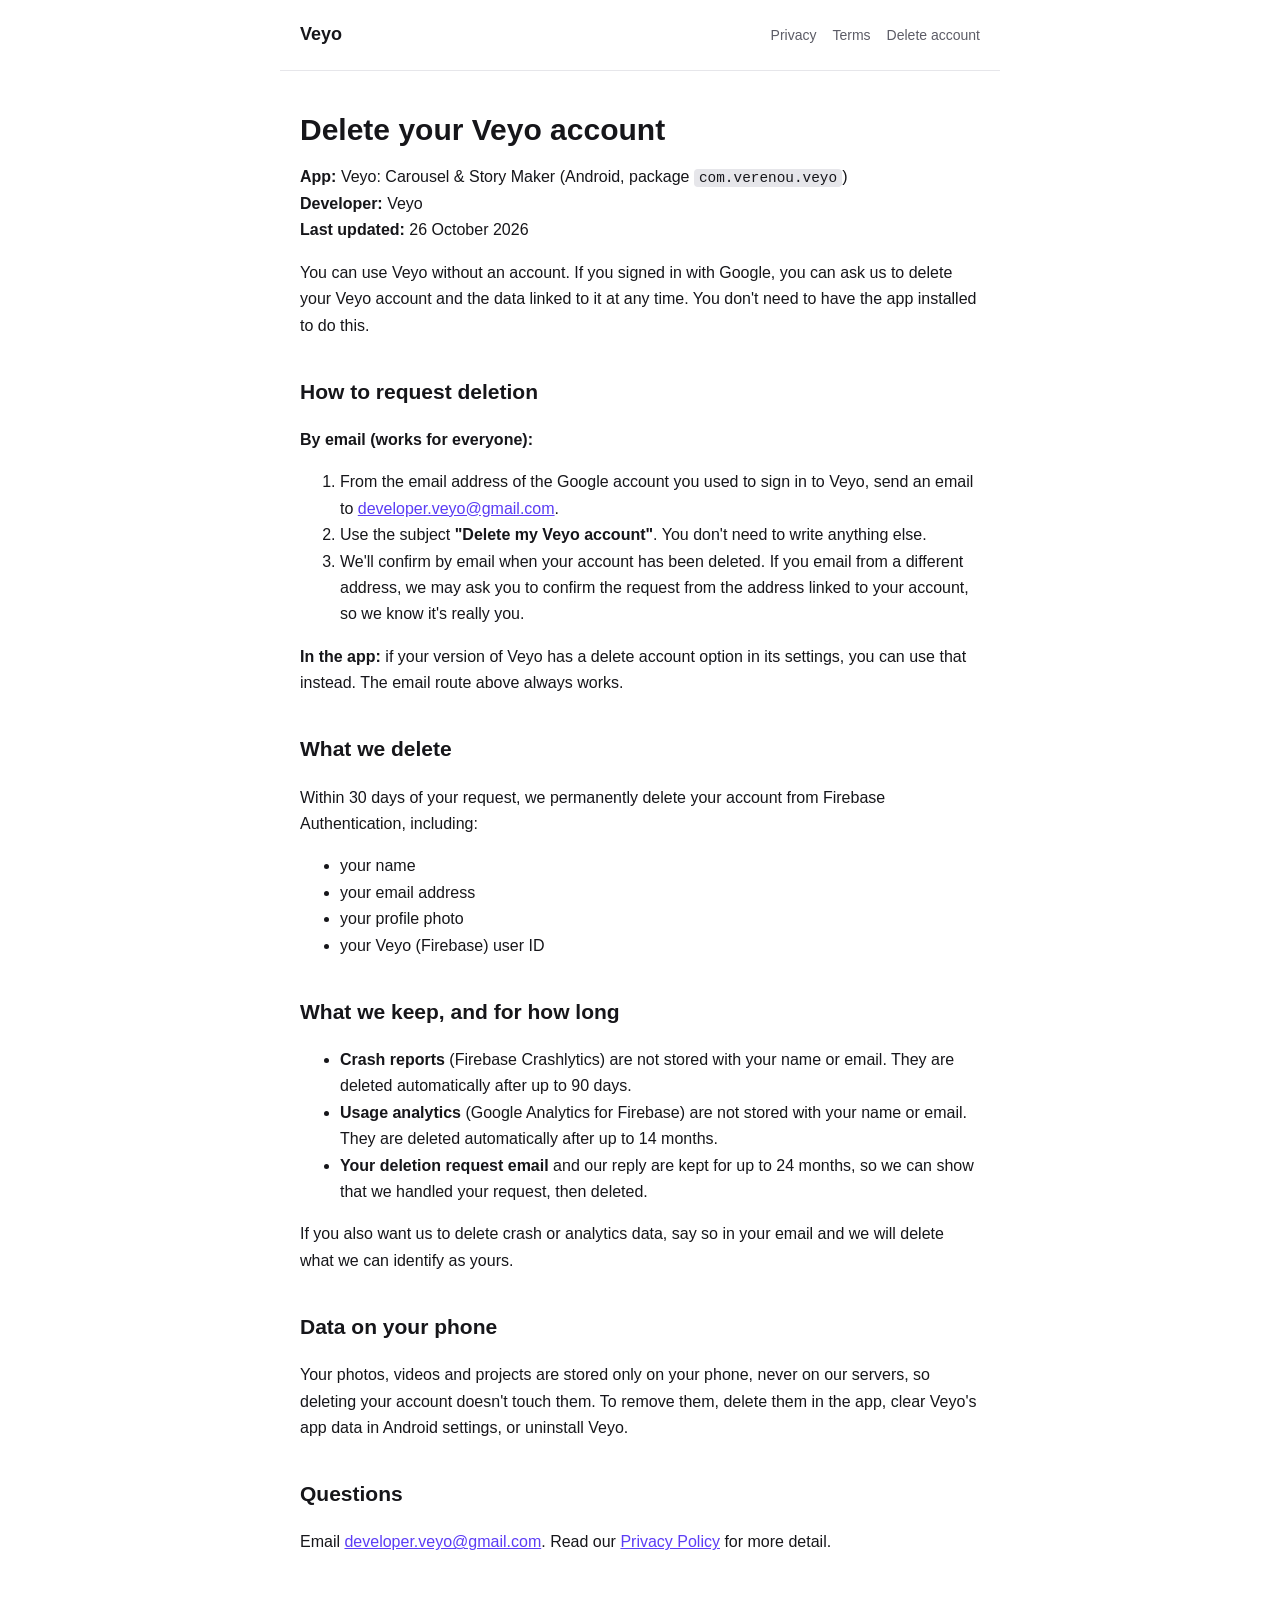
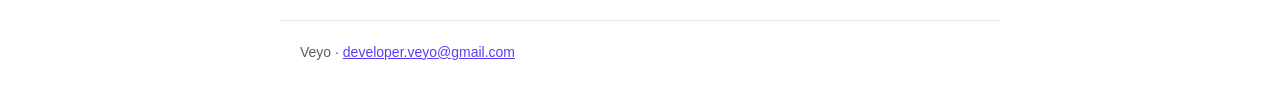
==== delete-account/index.html @ c4df5ea6 "Add Veyo site: privacy policy, terms, account deletion Publish the static GitHub Pages site at the r" ====
<!doctype html>
<html lang="en">
<head>
<meta charset="utf-8">
<meta name="viewport" content="width=device-width, initial-scale=1">
<title>Delete your account – Veyo</title>
<meta name="description" content="How to delete your Veyo account and data.">
<link rel="stylesheet" href="../style.css">
</head>
<body>
<header><a class="brand" href="../">Veyo</a>
<nav><a href="../privacy/">Privacy</a><a href="../terms/">Terms</a><a href="../delete-account/">Delete account</a></nav></header>
<main>
<h1>Delete your Veyo account</h1>
<p><strong>App:</strong> Veyo: Carousel &amp; Story Maker (Android, package <code>com.verenou.veyo</code>)<br />
<strong>Developer:</strong> Veyo<br />
<strong>Last updated:</strong> 26 October 2026</p>
<p>You can use Veyo without an account. If you signed in with Google, you can ask us to delete your Veyo account and the data linked to it at any time. You don't need to have the app installed to do this.</p>
<h2>How to request deletion</h2>
<p><strong>By email (works for everyone):</strong></p>
<ol>
<li>From the email address of the Google account you used to sign in to Veyo, send an email to <a href="mailto:developer.veyo@gmail.com?subject=Delete%20my%20Veyo%20account">developer.veyo@gmail.com</a>.</li>
<li>Use the subject <strong>"Delete my Veyo account"</strong>. You don't need to write anything else.</li>
<li>We'll confirm by email when your account has been deleted. If you email from a different address, we may ask you to confirm the request from the address linked to your account, so we know it's really you.</li>
</ol>
<p><strong>In the app:</strong> if your version of Veyo has a delete account option in its settings, you can use that instead. The email route above always works.</p>
<h2>What we delete</h2>
<p>Within 30 days of your request, we permanently delete your account from Firebase Authentication, including:</p>
<ul>
<li>your name</li>
<li>your email address</li>
<li>your profile photo</li>
<li>your Veyo (Firebase) user ID</li>
</ul>
<h2>What we keep, and for how long</h2>
<ul>
<li><strong>Crash reports</strong> (Firebase Crashlytics) are not stored with your name or email. They are deleted automatically after up to 90 days.</li>
<li><strong>Usage analytics</strong> (Google Analytics for Firebase) are not stored with your name or email. They are deleted automatically after up to 14 months.</li>
<li><strong>Your deletion request email</strong> and our reply are kept for up to 24 months, so we can show that we handled your request, then deleted.</li>
</ul>
<p>If you also want us to delete crash or analytics data, say so in your email and we will delete what we can identify as yours.</p>
<h2>Data on your phone</h2>
<p>Your photos, videos and projects are stored only on your phone, never on our servers, so deleting your account doesn't touch them. To remove them, delete them in the app, clear Veyo's app data in Android settings, or uninstall Veyo.</p>
<h2>Questions</h2>
<p>Email <a href="mailto:developer.veyo@gmail.com">developer.veyo@gmail.com</a>. Read our <a href="https://veyo-app.github.io/privacy/">Privacy Policy</a> for more detail.</p>
</main>
<footer>Veyo &middot; <a href="mailto:developer.veyo@gmail.com">developer.veyo@gmail.com</a></footer>
</body>
</html>
---- style.css ----
:root{--fg:#16161a;--muted:#5c5c66;--bg:#fff;--line:#e6e6ea;--accent:#5b3df5}
@media (prefers-color-scheme:dark){:root{--fg:#ececf1;--muted:#a0a0ab;--bg:#111114;--line:#2a2a31;--accent:#9d8bff}}
*{box-sizing:border-box}html{-webkit-text-size-adjust:100%}
body{margin:0;background:var(--bg);color:var(--fg);font:16px/1.65 -apple-system,BlinkMacSystemFont,"Segoe UI",Roboto,Helvetica,Arial,sans-serif}
header,main,footer{max-width:720px;margin:0 auto;padding:0 20px}
header{display:flex;justify-content:space-between;align-items:center;padding-top:20px;padding-bottom:20px;border-bottom:1px solid var(--line);flex-wrap:wrap;gap:8px}
header a.brand{font-weight:700;font-size:18px;color:var(--fg);text-decoration:none}
nav a{color:var(--muted);text-decoration:none;margin-left:16px;font-size:14px}nav a:hover{color:var(--fg)}
main{padding-top:24px;padding-bottom:48px}
h1{font-size:30px;line-height:1.25;margin:16px 0}h2{font-size:21px;margin-top:36px}h3{font-size:17px;margin-top:24px}
a{color:var(--accent)}code{font-size:.9em;background:var(--line);padding:1px 5px;border-radius:4px}
table{border-collapse:collapse;width:100%;font-size:14px;margin:16px 0;display:block;overflow-x:auto}
th,td{border:1px solid var(--line);padding:8px 10px;text-align:left;vertical-align:top}th{background:var(--line)}
footer{border-top:1px solid var(--line);padding-top:20px;padding-bottom:32px;color:var(--muted);font-size:14px}
.hero p.lede{font-size:18px;color:var(--muted)}.links{list-style:none;padding:0}.links li{margin:10px 0}
.links a{display:block;padding:14px 16px;border:1px solid var(--line);border-radius:12px;text-decoration:none;color:var(--fg);font-weight:600}
.links a span{display:block;font-weight:400;color:var(--muted);font-size:14px}.links a:hover{border-color:var(--accent)}
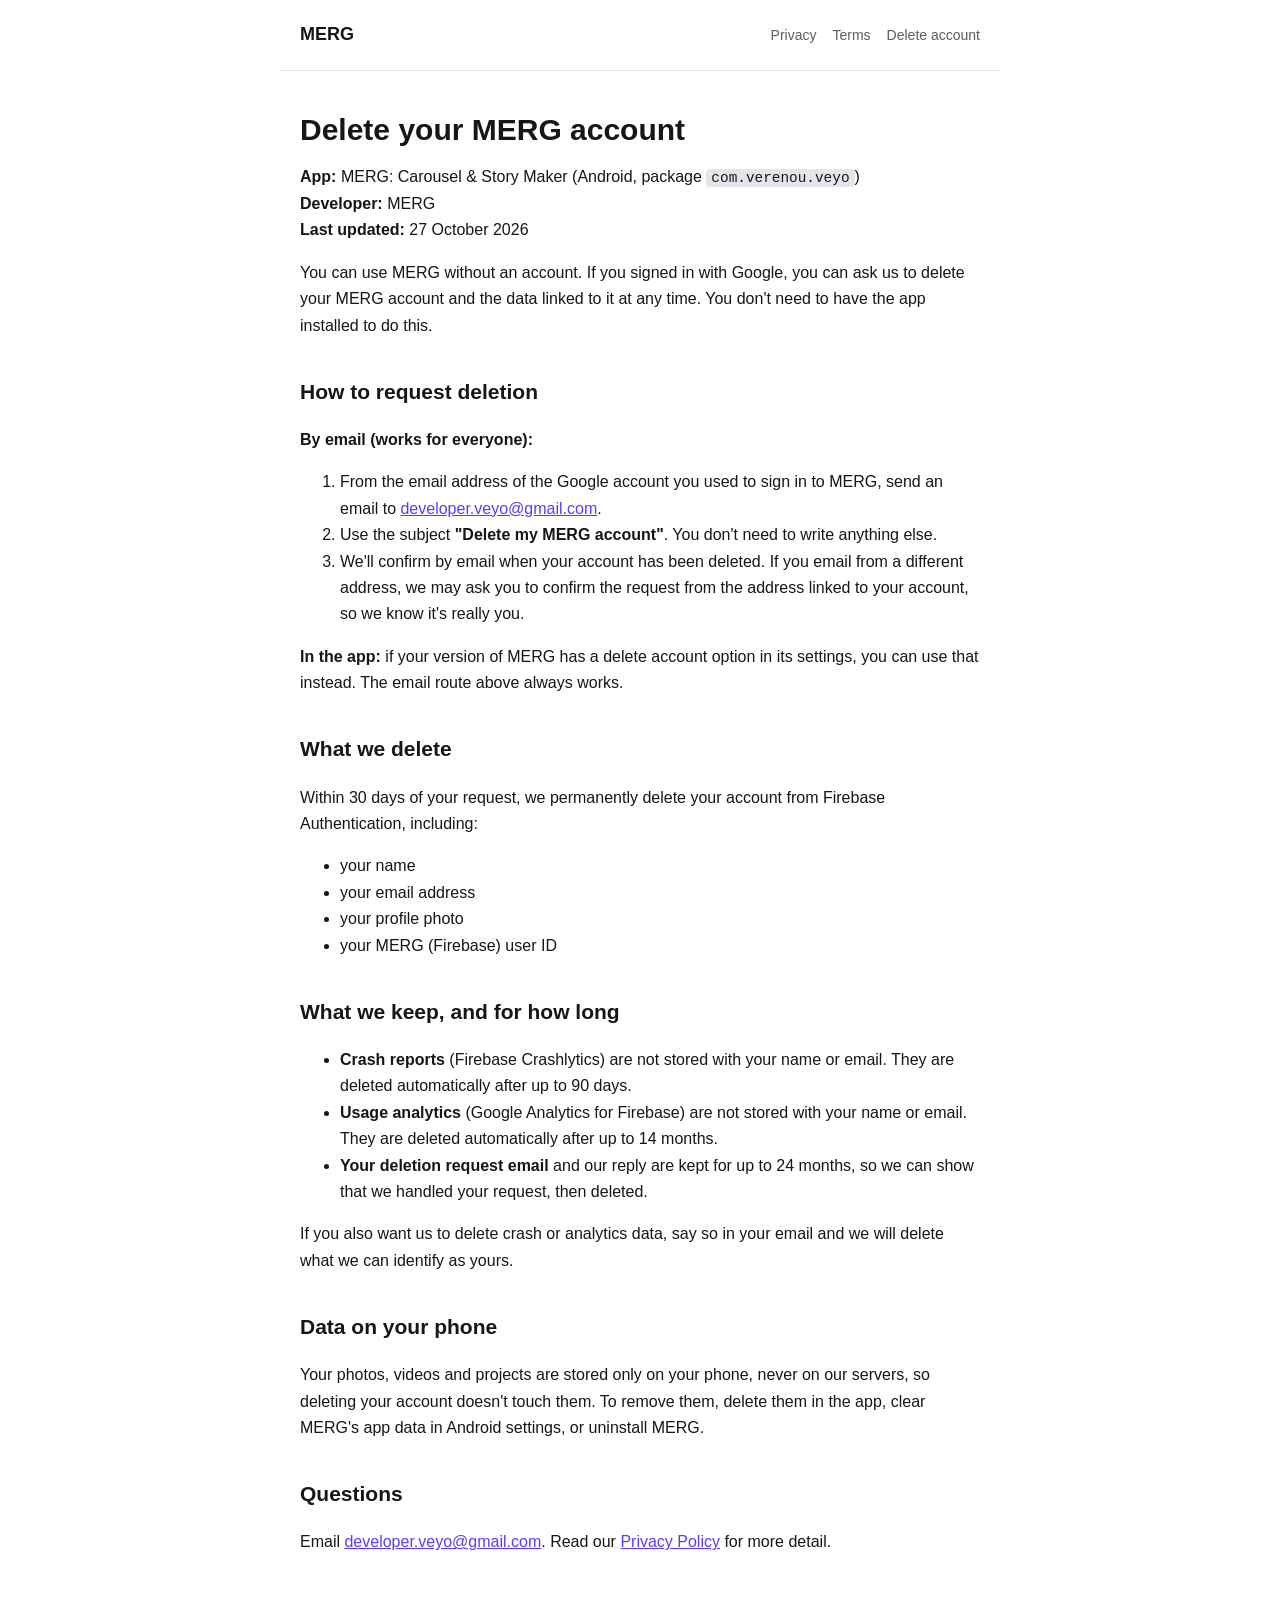
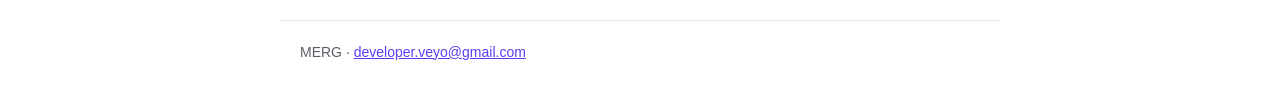
==== commit efe3e5af: "Rename Veyo to MERG on legal pages Use MERG as the brand, app name, and operator, point the app webs" ====
--- a/delete-account/index.html
+++ b/delete-account/index.html
@@ -3,34 +3,34 @@
 <head>
 <meta charset="utf-8">
 <meta name="viewport" content="width=device-width, initial-scale=1">
-<title>Delete your account – Veyo</title>
-<meta name="description" content="How to delete your Veyo account and data.">
+<title>Delete your account – MERG</title>
+<meta name="description" content="How to delete your MERG account and data.">
 <link rel="stylesheet" href="../style.css">
 </head>
 <body>
-<header><a class="brand" href="../">Veyo</a>
+<header><a class="brand" href="../">MERG</a>
 <nav><a href="../privacy/">Privacy</a><a href="../terms/">Terms</a><a href="../delete-account/">Delete account</a></nav></header>
 <main>
-<h1>Delete your Veyo account</h1>
-<p><strong>App:</strong> Veyo: Carousel &amp; Story Maker (Android, package <code>com.verenou.veyo</code>)<br />
-<strong>Developer:</strong> Veyo<br />
-<strong>Last updated:</strong> 26 October 2026</p>
-<p>You can use Veyo without an account. If you signed in with Google, you can ask us to delete your Veyo account and the data linked to it at any time. You don't need to have the app installed to do this.</p>
+<h1>Delete your MERG account</h1>
+<p><strong>App:</strong> MERG: Carousel &amp; Story Maker (Android, package <code>com.verenou.veyo</code>)<br />
+<strong>Developer:</strong> MERG<br />
+<strong>Last updated:</strong> 27 October 2026</p>
+<p>You can use MERG without an account. If you signed in with Google, you can ask us to delete your MERG account and the data linked to it at any time. You don't need to have the app installed to do this.</p>
 <h2>How to request deletion</h2>
 <p><strong>By email (works for everyone):</strong></p>
 <ol>
-<li>From the email address of the Google account you used to sign in to Veyo, send an email to <a href="mailto:developer.veyo@gmail.com?subject=Delete%20my%20Veyo%20account">developer.veyo@gmail.com</a>.</li>
-<li>Use the subject <strong>"Delete my Veyo account"</strong>. You don't need to write anything else.</li>
+<li>From the email address of the Google account you used to sign in to MERG, send an email to <a href="mailto:developer.veyo@gmail.com?subject=Delete%20my%20MERG%20account">developer.veyo@gmail.com</a>.</li>
+<li>Use the subject <strong>"Delete my MERG account"</strong>. You don't need to write anything else.</li>
 <li>We'll confirm by email when your account has been deleted. If you email from a different address, we may ask you to confirm the request from the address linked to your account, so we know it's really you.</li>
 </ol>
-<p><strong>In the app:</strong> if your version of Veyo has a delete account option in its settings, you can use that instead. The email route above always works.</p>
+<p><strong>In the app:</strong> if your version of MERG has a delete account option in its settings, you can use that instead. The email route above always works.</p>
 <h2>What we delete</h2>
 <p>Within 30 days of your request, we permanently delete your account from Firebase Authentication, including:</p>
 <ul>
 <li>your name</li>
 <li>your email address</li>
 <li>your profile photo</li>
-<li>your Veyo (Firebase) user ID</li>
+<li>your MERG (Firebase) user ID</li>
 </ul>
 <h2>What we keep, and for how long</h2>
 <ul>
@@ -40,10 +40,10 @@
 </ul>
 <p>If you also want us to delete crash or analytics data, say so in your email and we will delete what we can identify as yours.</p>
 <h2>Data on your phone</h2>
-<p>Your photos, videos and projects are stored only on your phone, never on our servers, so deleting your account doesn't touch them. To remove them, delete them in the app, clear Veyo's app data in Android settings, or uninstall Veyo.</p>
+<p>Your photos, videos and projects are stored only on your phone, never on our servers, so deleting your account doesn't touch them. To remove them, delete them in the app, clear MERG's app data in Android settings, or uninstall MERG.</p>
 <h2>Questions</h2>
 <p>Email <a href="mailto:developer.veyo@gmail.com">developer.veyo@gmail.com</a>. Read our <a href="https://veyo-app.github.io/privacy/">Privacy Policy</a> for more detail.</p>
 </main>
-<footer>Veyo &middot; <a href="mailto:developer.veyo@gmail.com">developer.veyo@gmail.com</a></footer>
+<footer>MERG &middot; <a href="mailto:developer.veyo@gmail.com">developer.veyo@gmail.com</a></footer>
 </body>
 </html>
